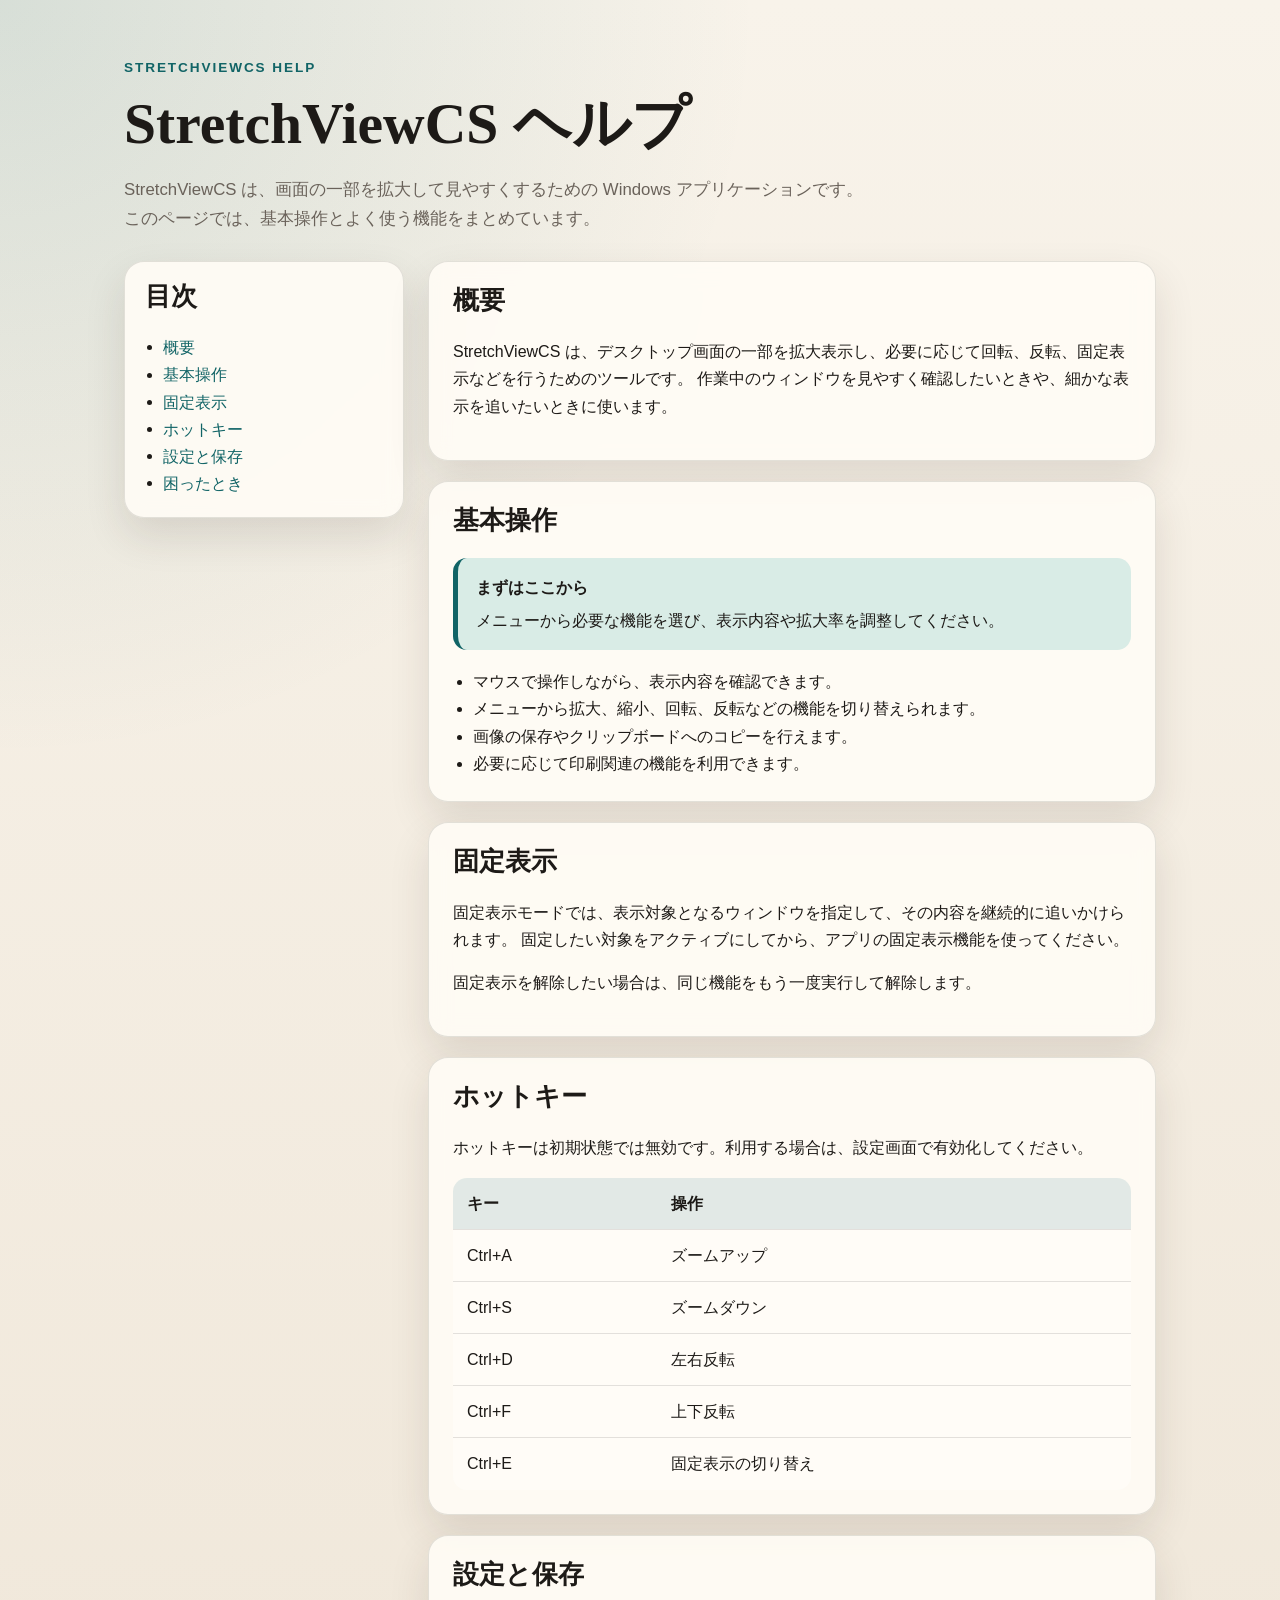
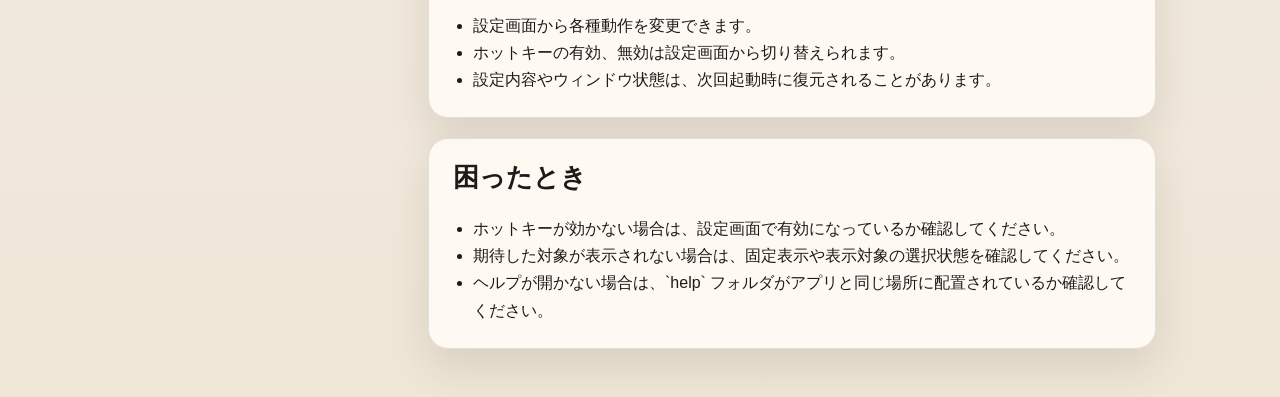
==== StretchViewCS/StretchViewCS/help/index.html @ 8e6154fe "インストーラー作成準備、メモリリーク除去、処理の軽量化" ====
<!DOCTYPE html>
<html lang="ja">
<head>
  <meta charset="utf-8">
  <meta name="viewport" content="width=device-width, initial-scale=1">
  <title>StretchViewCS ヘルプ</title>
  <link rel="stylesheet" href="style.css">
</head>
<body>
  <header class="hero">
    <p class="eyebrow">StretchViewCS Help</p>
    <h1>StretchViewCS ヘルプ</h1>
    <p class="lead">
      StretchViewCS は、画面の一部を拡大して見やすくするための Windows アプリケーションです。
      このページでは、基本操作とよく使う機能をまとめています。
    </p>
  </header>

  <main class="layout">
    <nav class="toc" aria-label="目次">
      <h2>目次</h2>
      <ul>
        <li><a href="#overview">概要</a></li>
        <li><a href="#basic">基本操作</a></li>
        <li><a href="#fixed">固定表示</a></li>
        <li><a href="#hotkeys">ホットキー</a></li>
        <li><a href="#settings">設定と保存</a></li>
        <li><a href="#tips">困ったとき</a></li>
      </ul>
    </nav>

    <div class="content">
      <section id="overview" class="card">
        <h2>概要</h2>
        <p>
          StretchViewCS は、デスクトップ画面の一部を拡大表示し、必要に応じて回転、反転、固定表示などを行うためのツールです。
          作業中のウィンドウを見やすく確認したいときや、細かな表示を追いたいときに使います。
        </p>
      </section>

      <section id="basic" class="card">
        <h2>基本操作</h2>
        <div class="callout">
          <strong>まずはここから</strong>
          <p>メニューから必要な機能を選び、表示内容や拡大率を調整してください。</p>
        </div>
        <ul class="feature-list">
          <li>マウスで操作しながら、表示内容を確認できます。</li>
          <li>メニューから拡大、縮小、回転、反転などの機能を切り替えられます。</li>
          <li>画像の保存やクリップボードへのコピーを行えます。</li>
          <li>必要に応じて印刷関連の機能を利用できます。</li>
        </ul>
      </section>

      <section id="fixed" class="card">
        <h2>固定表示</h2>
        <p>
          固定表示モードでは、表示対象となるウィンドウを指定して、その内容を継続的に追いかけられます。
          固定したい対象をアクティブにしてから、アプリの固定表示機能を使ってください。
        </p>
        <p>
          固定表示を解除したい場合は、同じ機能をもう一度実行して解除します。
        </p>
      </section>

      <section id="hotkeys" class="card">
        <h2>ホットキー</h2>
        <p>
          ホットキーは初期状態では無効です。利用する場合は、設定画面で有効化してください。
        </p>
        <table>
          <thead>
            <tr>
              <th>キー</th>
              <th>操作</th>
            </tr>
          </thead>
          <tbody>
            <tr>
              <td>Ctrl+A</td>
              <td>ズームアップ</td>
            </tr>
            <tr>
              <td>Ctrl+S</td>
              <td>ズームダウン</td>
            </tr>
            <tr>
              <td>Ctrl+D</td>
              <td>左右反転</td>
            </tr>
            <tr>
              <td>Ctrl+F</td>
              <td>上下反転</td>
            </tr>
            <tr>
              <td>Ctrl+E</td>
              <td>固定表示の切り替え</td>
            </tr>
          </tbody>
        </table>
      </section>

      <section id="settings" class="card">
        <h2>設定と保存</h2>
        <ul class="feature-list">
          <li>設定画面から各種動作を変更できます。</li>
          <li>ホットキーの有効、無効は設定画面から切り替えられます。</li>
          <li>設定内容やウィンドウ状態は、次回起動時に復元されることがあります。</li>
        </ul>
      </section>

      <section id="tips" class="card">
        <h2>困ったとき</h2>
        <ul class="feature-list">
          <li>ホットキーが効かない場合は、設定画面で有効になっているか確認してください。</li>
          <li>期待した対象が表示されない場合は、固定表示や表示対象の選択状態を確認してください。</li>
          <li>ヘルプが開かない場合は、`help` フォルダがアプリと同じ場所に配置されているか確認してください。</li>
        </ul>
      </section>
    </div>
  </main>
</body>
</html>
---- StretchViewCS/StretchViewCS/help/style.css ----
:root {
  --bg: #f4efe6;
  --paper: rgba(255, 252, 246, 0.9);
  --ink: #1d1a17;
  --muted: #6a625a;
  --accent: #116466;
  --accent-soft: #d9ece6;
  --line: rgba(29, 26, 23, 0.12);
  --shadow: 0 18px 40px rgba(54, 44, 32, 0.12);
}

* {
  box-sizing: border-box;
}

html {
  scroll-behavior: smooth;
}

body {
  margin: 0;
  color: var(--ink);
  background:
    radial-gradient(circle at top left, rgba(17, 100, 102, 0.14), transparent 32%),
    linear-gradient(180deg, #f8f3ea 0%, #efe6d8 100%);
  font-family: "Yu Gothic UI", "BIZ UDPGothic", sans-serif;
  line-height: 1.7;
}

.hero {
  max-width: 1080px;
  margin: 0 auto;
  padding: 56px 24px 28px;
}

.eyebrow {
  margin: 0 0 10px;
  color: var(--accent);
  font-size: 0.85rem;
  font-weight: 700;
  letter-spacing: 0.14em;
  text-transform: uppercase;
}

h1,
h2 {
  font-family: "Yu Mincho", "Hiragino Mincho ProN", serif;
  line-height: 1.2;
}

h1 {
  margin: 0 0 18px;
  font-size: clamp(2rem, 5vw, 3.6rem);
}

h2 {
  margin-top: 0;
  font-size: 1.6rem;
}

.lead {
  max-width: 760px;
  margin: 0;
  color: var(--muted);
  font-size: 1.05rem;
}

.layout {
  display: grid;
  grid-template-columns: minmax(220px, 280px) minmax(0, 1fr);
  gap: 24px;
  max-width: 1080px;
  margin: 0 auto;
  padding: 0 24px 48px;
}

.toc,
.card {
  background: var(--paper);
  border: 1px solid var(--line);
  border-radius: 20px;
  box-shadow: var(--shadow);
  backdrop-filter: blur(10px);
}

.toc {
  position: sticky;
  top: 20px;
  align-self: start;
  padding: 20px;
}

.toc ul {
  margin: 14px 0 0;
  padding-left: 18px;
}

.toc a {
  color: var(--accent);
  text-decoration: none;
}

.toc a:hover {
  text-decoration: underline;
}

.content {
  display: grid;
  gap: 20px;
}

.card {
  padding: 24px;
}

.callout {
  margin-bottom: 18px;
  padding: 16px 18px;
  border-left: 5px solid var(--accent);
  border-radius: 14px;
  background: var(--accent-soft);
}

.callout p {
  margin: 6px 0 0;
}

.feature-list {
  margin: 0;
  padding-left: 20px;
}

table {
  width: 100%;
  border-collapse: collapse;
  background: rgba(255, 255, 255, 0.35);
  overflow: hidden;
  border-radius: 14px;
}

th,
td {
  padding: 12px 14px;
  text-align: left;
  border-bottom: 1px solid var(--line);
}

th {
  background: rgba(17, 100, 102, 0.12);
}

tbody tr:last-child td {
  border-bottom: 0;
}

code {
  padding: 0.1em 0.35em;
  border-radius: 0.4em;
  background: rgba(0, 0, 0, 0.06);
  font-family: Consolas, "Courier New", monospace;
}

@media (max-width: 840px) {
  .layout {
    grid-template-columns: 1fr;
  }

  .toc {
    position: static;
  }
}
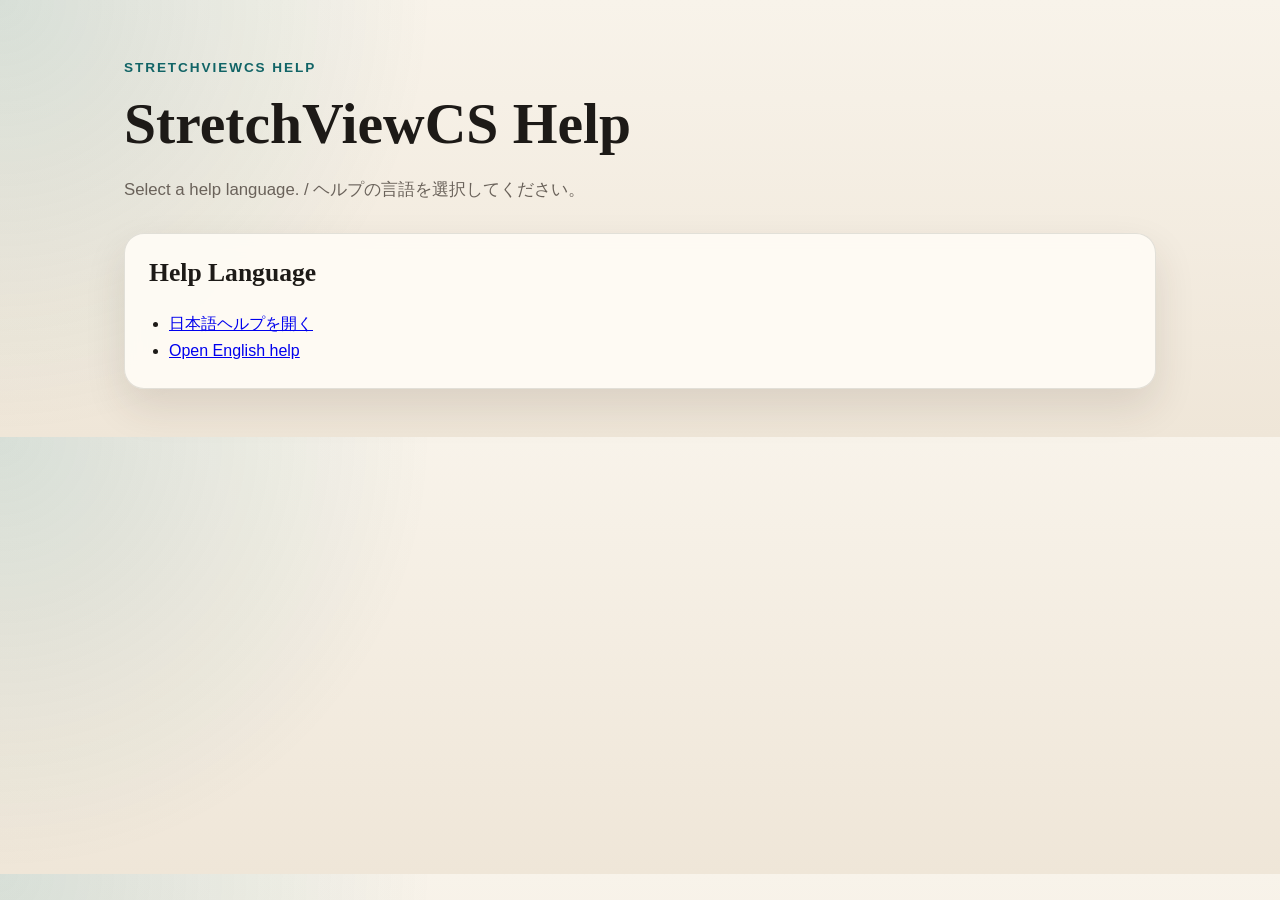
==== commit 6028001e: "日本語英語のローカルヘルプとReadMeを追加" ====
--- a/StretchViewCS/StretchViewCS/help/index.html
+++ b/StretchViewCS/StretchViewCS/help/index.html
@@ -3,118 +3,25 @@
 <head>
   <meta charset="utf-8">
   <meta name="viewport" content="width=device-width, initial-scale=1">
-  <title>StretchViewCS ヘルプ</title>
+  <title>StretchViewCS Help</title>
   <link rel="stylesheet" href="style.css">
 </head>
 <body>
   <header class="hero">
     <p class="eyebrow">StretchViewCS Help</p>
-    <h1>StretchViewCS ヘルプ</h1>
+    <h1>StretchViewCS Help</h1>
     <p class="lead">
-      StretchViewCS は、画面の一部を拡大して見やすくするための Windows アプリケーションです。
-      このページでは、基本操作とよく使う機能をまとめています。
+      Select a help language. / ヘルプの言語を選択してください。
     </p>
   </header>
 
-  <main class="layout">
-    <nav class="toc" aria-label="目次">
-      <h2>目次</h2>
-      <ul>
-        <li><a href="#overview">概要</a></li>
-        <li><a href="#basic">基本操作</a></li>
-        <li><a href="#fixed">固定表示</a></li>
-        <li><a href="#hotkeys">ホットキー</a></li>
-        <li><a href="#settings">設定と保存</a></li>
-        <li><a href="#tips">困ったとき</a></li>
-      </ul>
-    </nav>
-
+  <main class="layout single">
     <div class="content">
-      <section id="overview" class="card">
-        <h2>概要</h2>
-        <p>
-          StretchViewCS は、デスクトップ画面の一部を拡大表示し、必要に応じて回転、反転、固定表示などを行うためのツールです。
-          作業中のウィンドウを見やすく確認したいときや、細かな表示を追いたいときに使います。
-        </p>
-      </section>
-
-      <section id="basic" class="card">
-        <h2>基本操作</h2>
-        <div class="callout">
-          <strong>まずはここから</strong>
-          <p>メニューから必要な機能を選び、表示内容や拡大率を調整してください。</p>
-        </div>
+      <section class="card">
+        <h2>Help Language</h2>
         <ul class="feature-list">
-          <li>マウスで操作しながら、表示内容を確認できます。</li>
-          <li>メニューから拡大、縮小、回転、反転などの機能を切り替えられます。</li>
-          <li>画像の保存やクリップボードへのコピーを行えます。</li>
-          <li>必要に応じて印刷関連の機能を利用できます。</li>
-        </ul>
-      </section>
-
-      <section id="fixed" class="card">
-        <h2>固定表示</h2>
-        <p>
-          固定表示モードでは、表示対象となるウィンドウを指定して、その内容を継続的に追いかけられます。
-          固定したい対象をアクティブにしてから、アプリの固定表示機能を使ってください。
-        </p>
-        <p>
-          固定表示を解除したい場合は、同じ機能をもう一度実行して解除します。
-        </p>
-      </section>
-
-      <section id="hotkeys" class="card">
-        <h2>ホットキー</h2>
-        <p>
-          ホットキーは初期状態では無効です。利用する場合は、設定画面で有効化してください。
-        </p>
-        <table>
-          <thead>
-            <tr>
-              <th>キー</th>
-              <th>操作</th>
-            </tr>
-          </thead>
-          <tbody>
-            <tr>
-              <td>Ctrl+A</td>
-              <td>ズームアップ</td>
-            </tr>
-            <tr>
-              <td>Ctrl+S</td>
-              <td>ズームダウン</td>
-            </tr>
-            <tr>
-              <td>Ctrl+D</td>
-              <td>左右反転</td>
-            </tr>
-            <tr>
-              <td>Ctrl+F</td>
-              <td>上下反転</td>
-            </tr>
-            <tr>
-              <td>Ctrl+E</td>
-              <td>固定表示の切り替え</td>
-            </tr>
-          </tbody>
-        </table>
-      </section>
-
-      <section id="settings" class="card">
-        <h2>設定と保存</h2>
-        <ul class="feature-list">
-          <li>設定画面から各種動作を変更できます。</li>
-          <li>ホットキーの有効、無効は設定画面から切り替えられます。</li>
-          <li>設定内容やウィンドウ状態は、次回起動時に復元されることがあります。</li>
-        </ul>
-      </section>
-
-      <section id="tips" class="card">
-        <h2>困ったとき</h2>
-        <ul class="feature-list">
-          <li>ホットキーが効かない場合は、設定画面で有効になっているか確認してください。</li>
-          <li>期待した対象が表示されない場合は、固定表示や表示対象の選択状態を確認してください。</li>
-          <li>ヘルプが開かない場合は、`help` フォルダがアプリと同じ場所に配置されているか確認してください。</li>
+          <li><a href="ja/index.html">日本語ヘルプを開く</a></li>
+          <li><a href="en/index.html">Open English help</a></li>
         </ul>
       </section>
     </div>
--- a/StretchViewCS/StretchViewCS/help/style.css
+++ b/StretchViewCS/StretchViewCS/help/style.css
@@ -72,6 +72,10 @@
   max-width: 1080px;
   margin: 0 auto;
   padding: 0 24px 48px;
+}
+
+.layout.single {
+  grid-template-columns: 1fr;
 }
 
 .toc,
